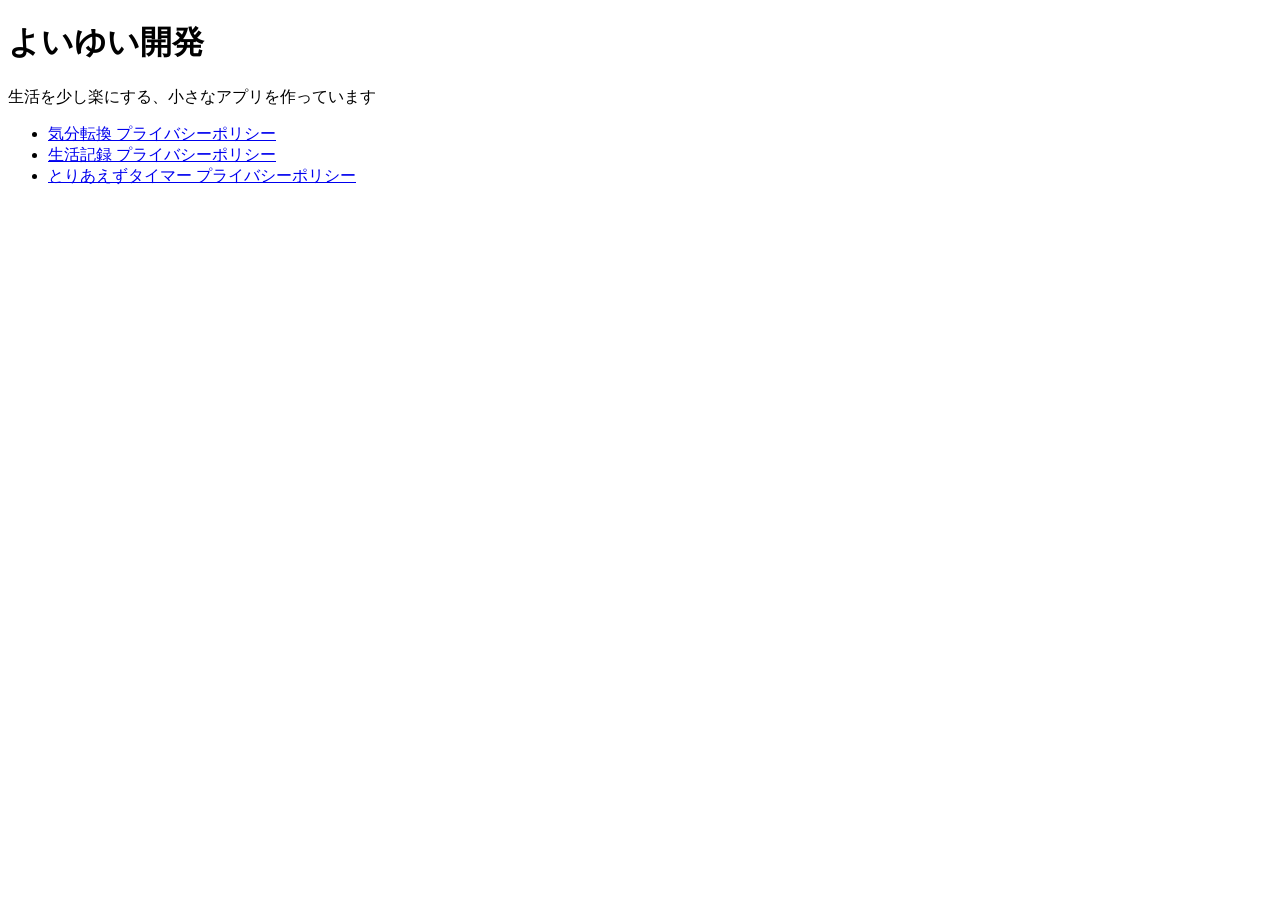
==== index.html @ 7cbe1252 "innit commit" ====
<!DOCTYPE html>
<html lang="ja">
<head>
  <meta charset="UTF-8">
  <title>よいゆい開発</title>
</head>
<body>
  <h1>よいゆい開発</h1>
    <p>生活を少し楽にする、小さなアプリを作っています</p>
  <ul>
    <li>
      <a href="./kibuntenkan/privacy.html">
        気分転換 プライバシーポリシー
      </a>
    </li>
    <li>
      <a href="./life-record/privacy.html">
        生活記録 プライバシーポリシー
      </a>
    </li>
    <li>
      <a href="./toriaezu/privacy.html">
        とりあえずタイマー プライバシーポリシー
      </a>
    </li>
  </ul>
</body>
</html>
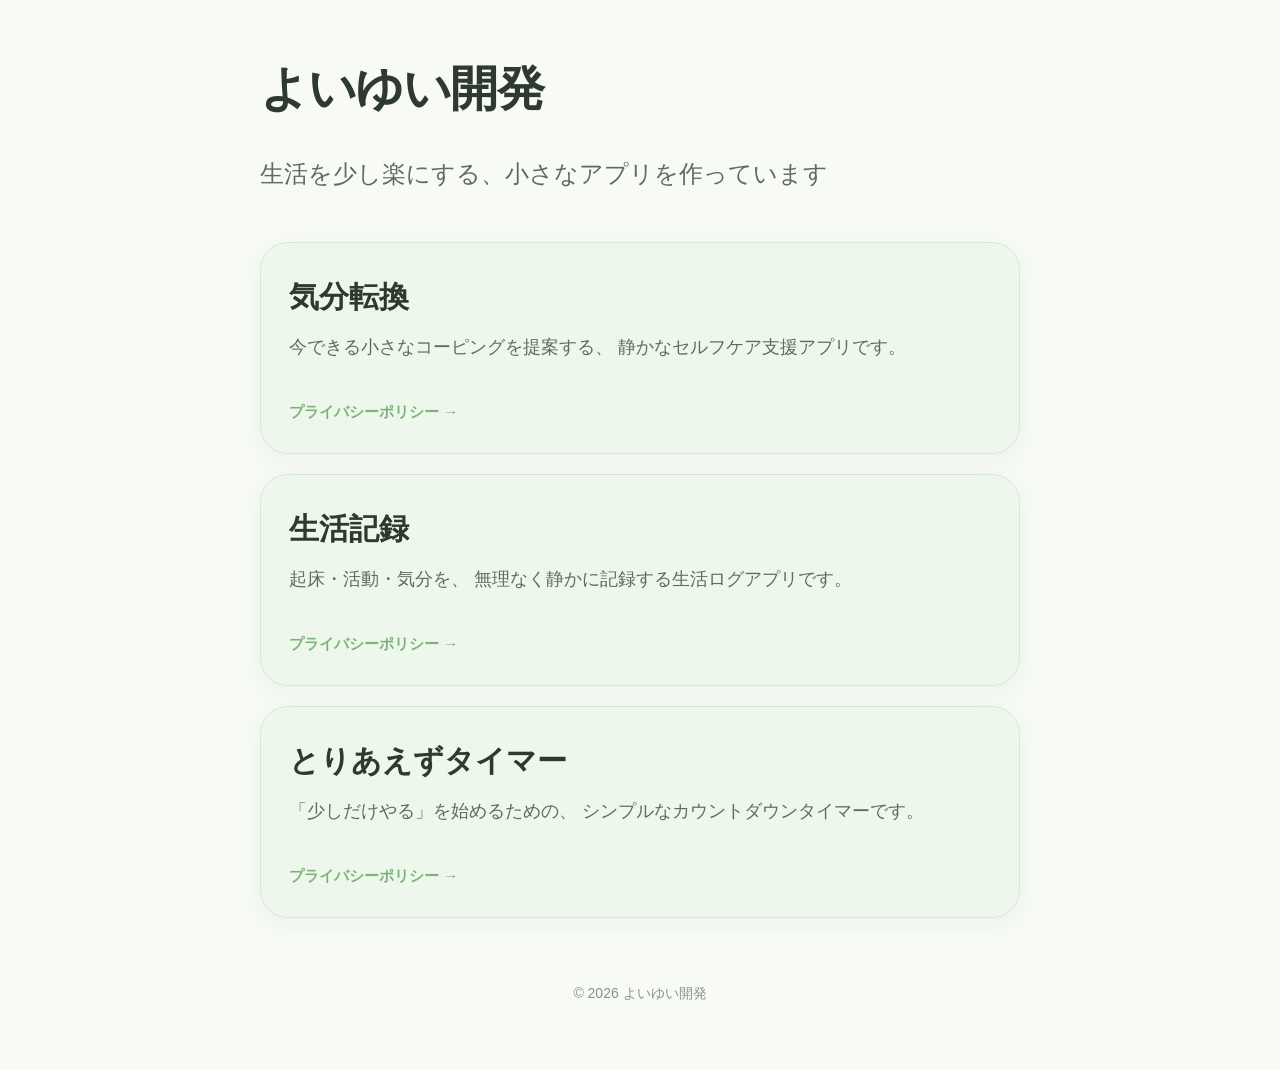
==== commit 2f4d74a1: "トップのスタイルを調整" ====
--- a/index.html
+++ b/index.html
@@ -1,28 +1,201 @@
 <!DOCTYPE html>
 <html lang="ja">
 <head>
-  <meta charset="UTF-8">
+  <meta charset="UTF-8" />
+  <meta name="viewport" content="width=device-width, initial-scale=1.0" />
   <title>よいゆい開発</title>
+
+  <style>
+    :root {
+      --bg: #f7faf5;
+      --card: #eef7ec;
+      --text: #2f3a2f;
+      --subtext: #5f6b5f;
+      --accent: #9fcf9b;
+      --accent-dark: #7fb37b;
+      --border: #d7e8d4;
+      --shadow: rgba(120, 150, 120, 0.08);
+    }
+
+    * {
+      box-sizing: border-box;
+    }
+
+    body {
+      margin: 0;
+      padding: 48px 20px 64px;
+      background: var(--bg);
+      color: var(--text);
+      font-family:
+        -apple-system,
+        BlinkMacSystemFont,
+        "Hiragino Sans",
+        "Yu Gothic",
+        sans-serif;
+      line-height: 1.7;
+    }
+
+    .container {
+      max-width: 760px;
+      margin: 0 auto;
+    }
+
+    h1 {
+      margin: 0;
+      font-size: 48px;
+      font-weight: 800;
+      letter-spacing: -0.03em;
+    }
+
+    .lead {
+      margin-top: 24px;
+      margin-bottom: 48px;
+      font-size: 24px;
+      color: var(--subtext);
+    }
+
+    .app-list {
+      display: flex;
+      flex-direction: column;
+      gap: 20px;
+    }
+
+    .app-card {
+      display: block;
+      text-decoration: none;
+      background: var(--card);
+      border: 1px solid var(--border);
+      border-radius: 28px;
+      padding: 28px;
+      transition:
+        transform 0.15s ease,
+        box-shadow 0.15s ease,
+        border-color 0.15s ease;
+      box-shadow: 0 6px 20px var(--shadow);
+    }
+
+    .app-card:hover {
+      transform: translateY(-2px);
+      border-color: var(--accent);
+      box-shadow: 0 10px 28px rgba(120, 150, 120, 0.12);
+    }
+
+    .app-title {
+      margin: 0;
+      font-size: 30px;
+      font-weight: 700;
+      color: var(--text);
+    }
+
+    .app-description {
+      margin-top: 10px;
+      font-size: 18px;
+      color: var(--subtext);
+    }
+
+    .policy-label {
+      margin-top: 18px;
+      display: inline-flex;
+      align-items: center;
+      gap: 8px;
+      font-size: 15px;
+      font-weight: 600;
+      color: var(--accent-dark);
+    }
+
+    footer {
+      margin-top: 64px;
+      font-size: 14px;
+      color: #8a948a;
+      text-align: center;
+    }
+
+    @media (max-width: 640px) {
+      body {
+        padding: 36px 16px 48px;
+      }
+
+      h1 {
+        font-size: 38px;
+      }
+
+      .lead {
+        font-size: 20px;
+        margin-bottom: 36px;
+      }
+
+      .app-card {
+        padding: 24px;
+        border-radius: 24px;
+      }
+
+      .app-title {
+        font-size: 26px;
+      }
+
+      .app-description {
+        font-size: 16px;
+      }
+    }
+  </style>
 </head>
+
 <body>
-  <h1>よいゆい開発</h1>
-    <p>生活を少し楽にする、小さなアプリを作っています</p>
-  <ul>
-    <li>
-      <a href="./kibuntenkan/privacy.html">
-        気分転換 プライバシーポリシー
+  <div class="container">
+
+    <h1>よいゆい開発</h1>
+
+    <p class="lead">
+      生活を少し楽にする、小さなアプリを作っています
+    </p>
+
+    <div class="app-list">
+
+      <a class="app-card" href="./kibuntenkan/privacy.html">
+        <h2 class="app-title">気分転換</h2>
+
+        <p class="app-description">
+          今できる小さなコーピングを提案する、
+          静かなセルフケア支援アプリです。
+        </p>
+
+        <div class="policy-label">
+          プライバシーポリシー →
+        </div>
       </a>
-    </li>
-    <li>
-      <a href="./life-record/privacy.html">
-        生活記録 プライバシーポリシー
+
+      <a class="app-card" href="./life-record/privacy.html">
+        <h2 class="app-title">生活記録</h2>
+
+        <p class="app-description">
+          起床・活動・気分を、
+          無理なく静かに記録する生活ログアプリです。
+        </p>
+
+        <div class="policy-label">
+          プライバシーポリシー →
+        </div>
       </a>
-    </li>
-    <li>
-      <a href="./toriaezu/privacy.html">
-        とりあえずタイマー プライバシーポリシー
+
+      <a class="app-card" href="./toriaezu/privacy.html">
+        <h2 class="app-title">とりあえずタイマー</h2>
+
+        <p class="app-description">
+          「少しだけやる」を始めるための、
+          シンプルなカウントダウンタイマーです。
+        </p>
+
+        <div class="policy-label">
+          プライバシーポリシー →
+        </div>
       </a>
-    </li>
-  </ul>
+
+    </div>
+
+    <footer>
+      © 2026 よいゆい開発
+    </footer>
+
+  </div>
 </body>
 </html>
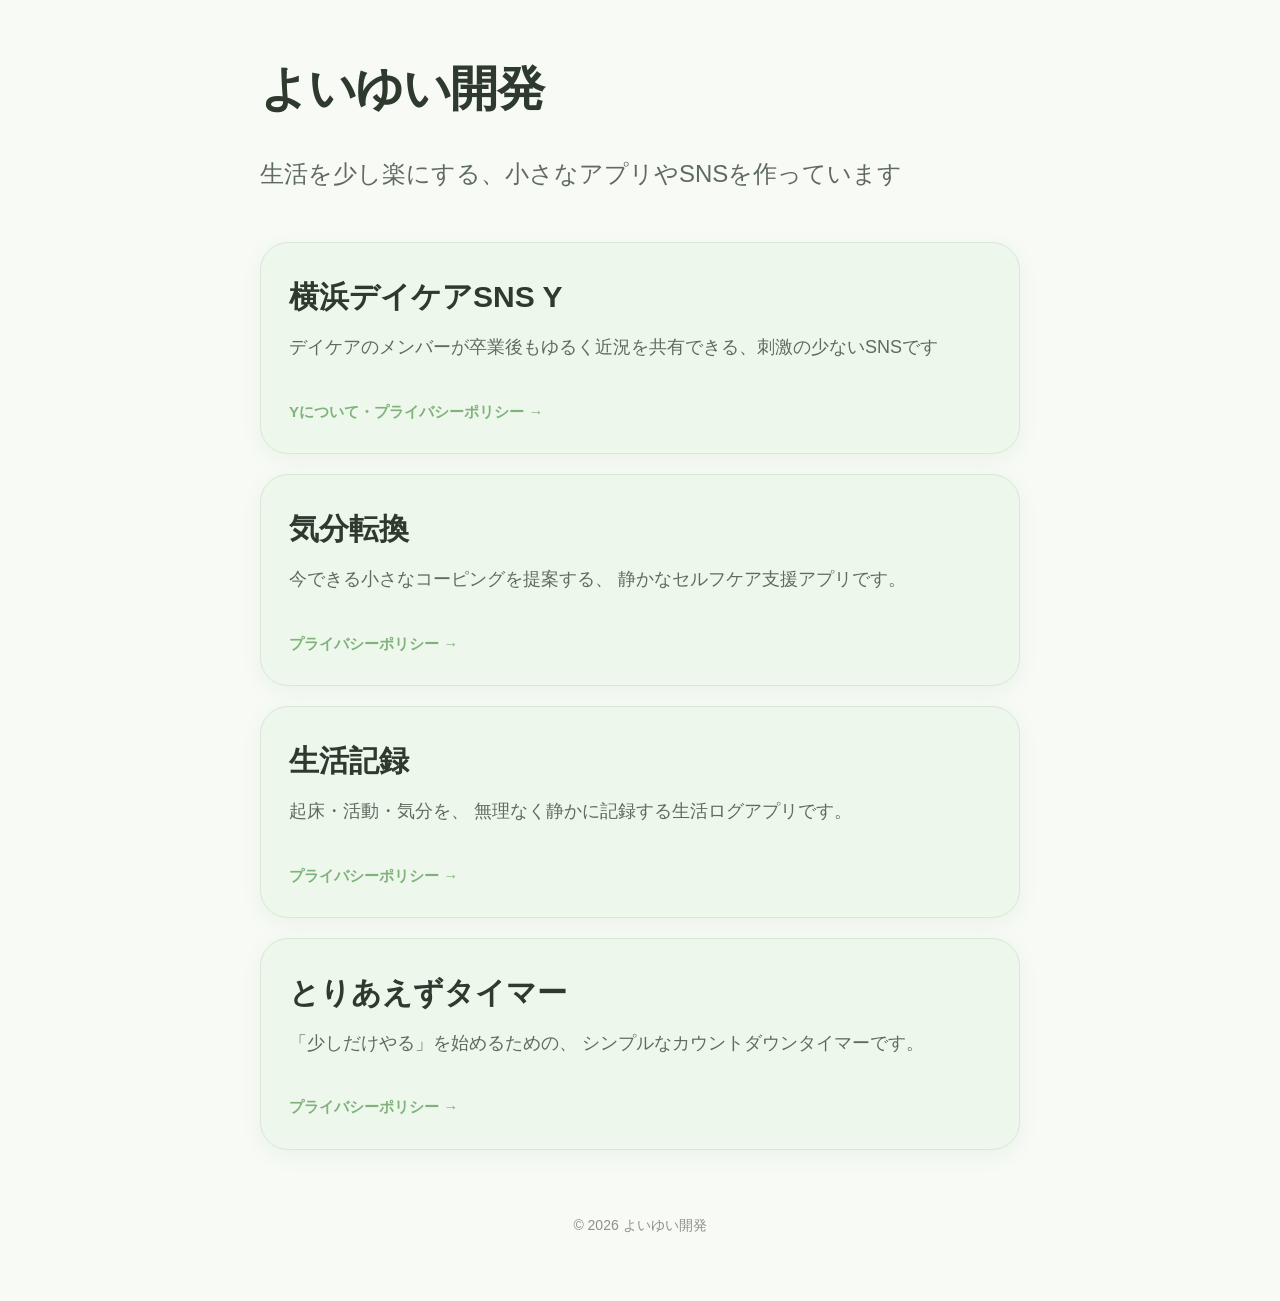
==== commit 0f0c408e: "yを追加" ====
--- a/index.html
+++ b/index.html
@@ -1,5 +1,6 @@
 <!DOCTYPE html>
 <html lang="ja">
+
 <head>
   <meta charset="UTF-8" />
   <meta name="viewport" content="width=device-width, initial-scale=1.0" />
@@ -146,10 +147,21 @@
     <h1>よいゆい開発</h1>
 
     <p class="lead">
-      生活を少し楽にする、小さなアプリを作っています
+      生活を少し楽にする、小さなアプリやSNSを作っています
     </p>
 
     <div class="app-list">
+
+      <a class="app-card" href="./y/about.html">
+        <h2 class="app-title">横浜デイケアSNS Y</h2>
+
+        <p class="app-description">
+          デイケアのメンバーが卒業後もゆるく近況を共有できる、刺激の少ないSNSです
+        </p>
+        <div class="policy-label">
+          Yについて・プライバシーポリシー →
+        </div>
+      </a>
 
       <a class="app-card" href="./kibuntenkan/privacy.html">
         <h2 class="app-title">気分転換</h2>
@@ -198,4 +210,5 @@
 
   </div>
 </body>
+
 </html>
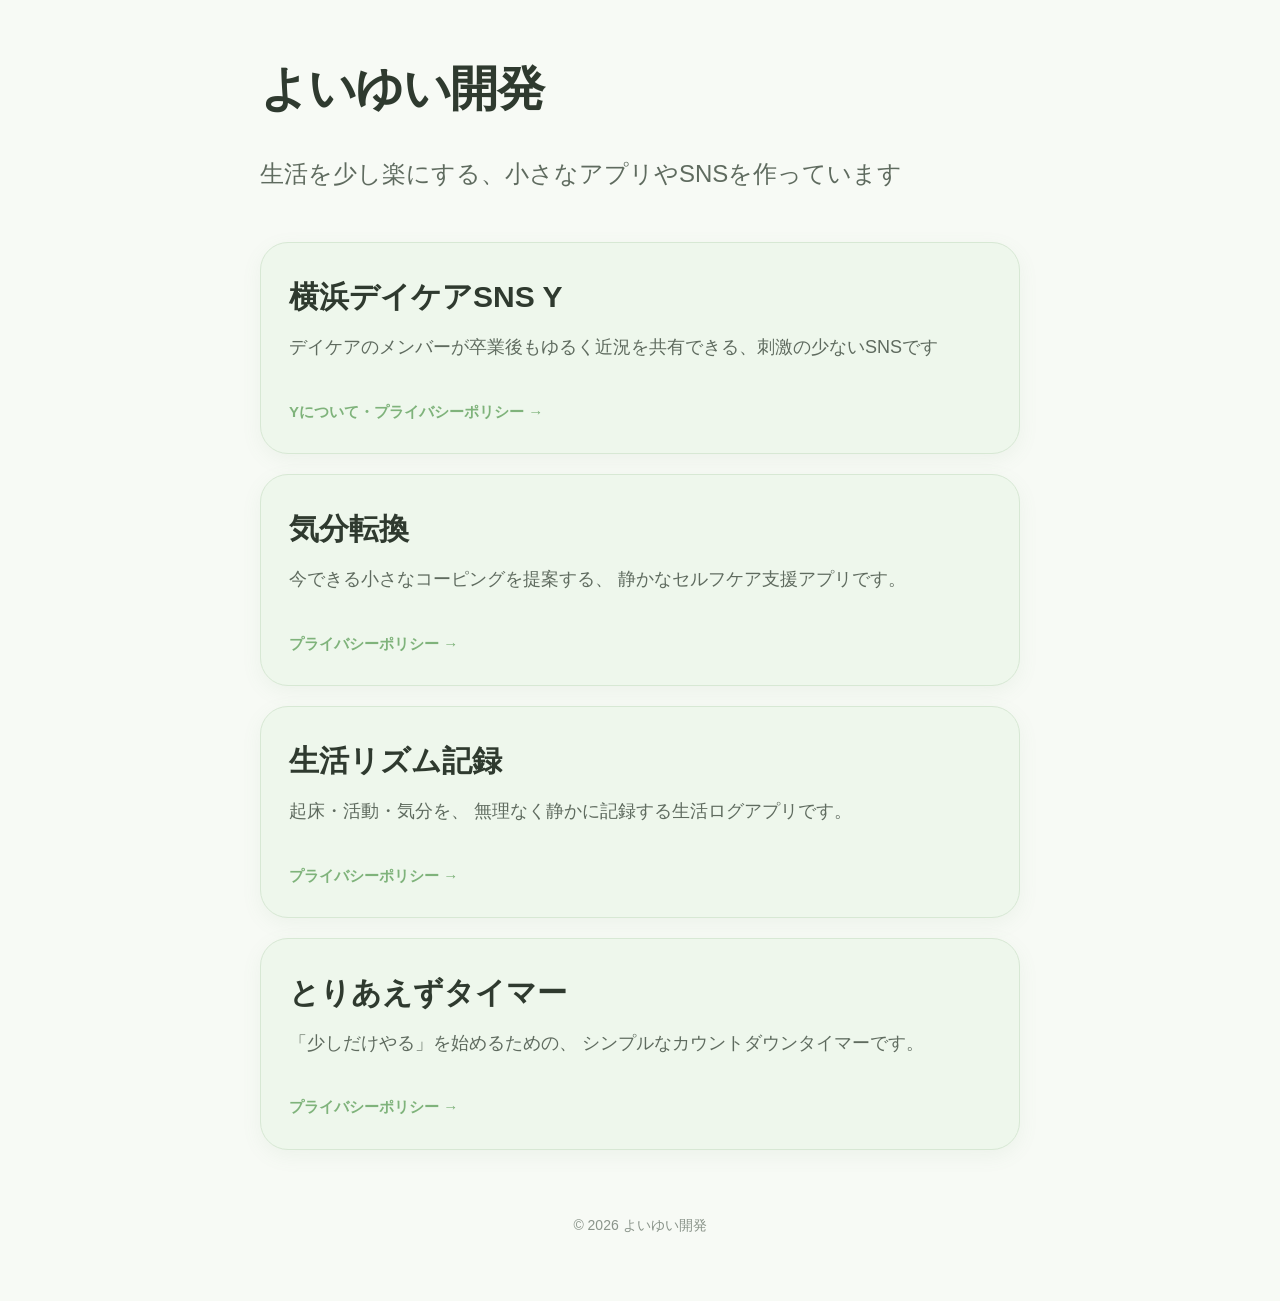
==== commit a2f40357: "生活記録の名称変更" ====
--- a/index.html
+++ b/index.html
@@ -177,7 +177,7 @@
       </a>
 
       <a class="app-card" href="./life-record/privacy.html">
-        <h2 class="app-title">生活記録</h2>
+        <h2 class="app-title">生活リズム記録</h2>
 
         <p class="app-description">
           起床・活動・気分を、
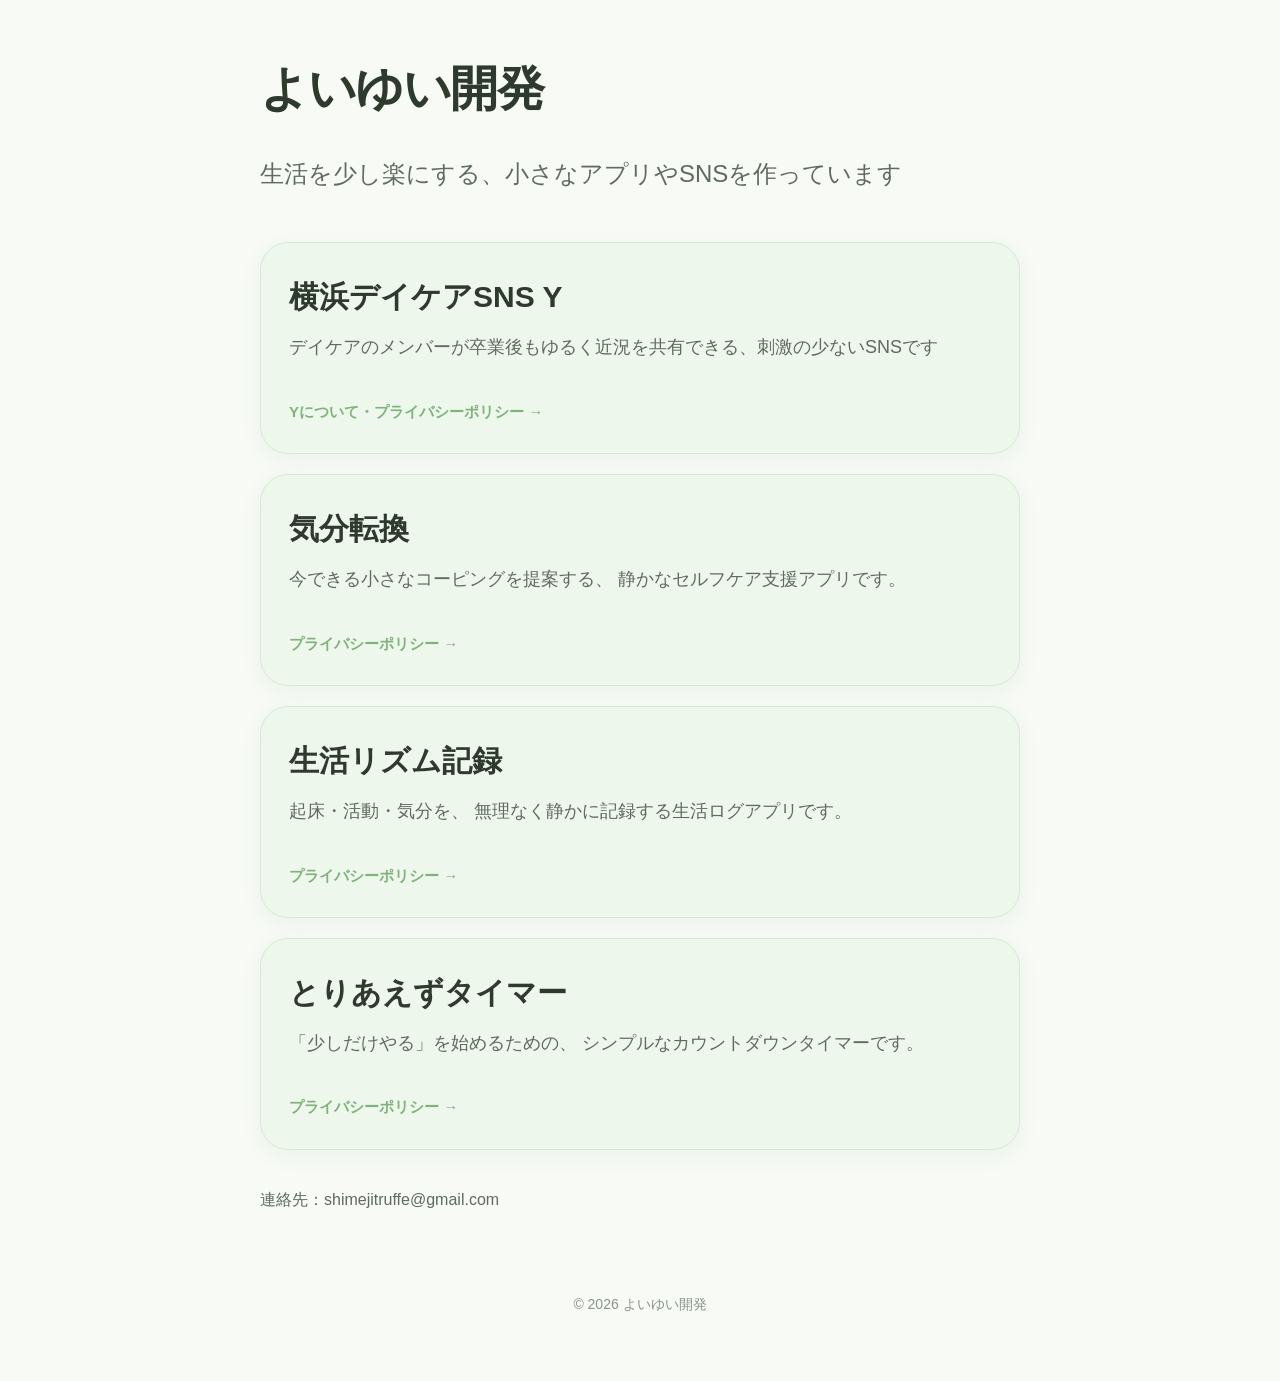
==== commit c0444781: "連絡先情報を追加" ====
--- a/index.html
+++ b/index.html
@@ -55,6 +55,10 @@
       color: var(--subtext);
     }
 
+    .support {
+      color: var(--subtext);
+    }
+
     .app-list {
       display: flex;
       flex-direction: column;
@@ -123,7 +127,7 @@
       .lead {
         font-size: 20px;
         margin-bottom: 36px;
-      }
+      } 
 
       .app-card {
         padding: 24px;
@@ -201,7 +205,7 @@
           プライバシーポリシー →
         </div>
       </a>
-
+      <p class="support">連絡先：shimejitruffe@gmail.com</p>
     </div>
 
     <footer>
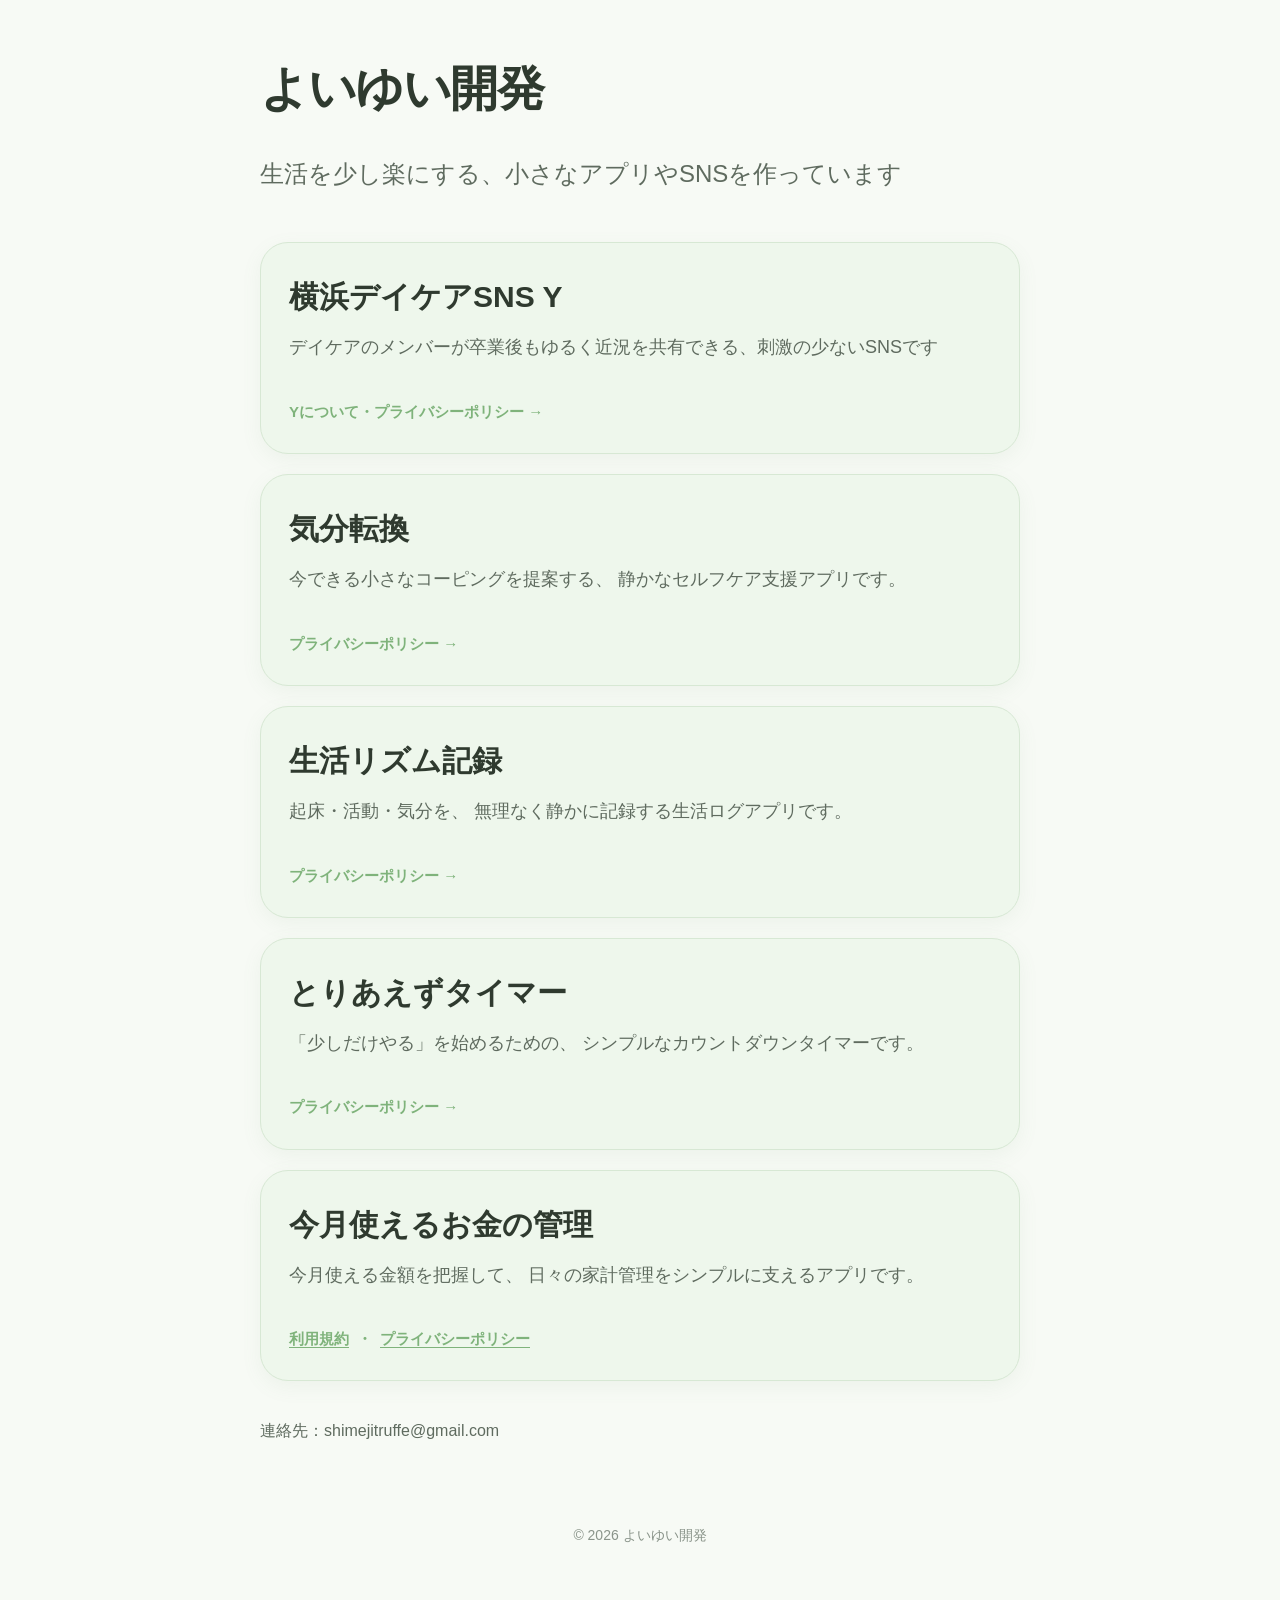
==== commit c3ab7491: "お金の管理のページを追加" ====
--- a/index.html
+++ b/index.html
@@ -108,6 +108,11 @@
       color: var(--accent-dark);
     }
 
+    .policy-label a {
+      color: inherit;
+      text-underline-offset: 3px;
+    }
+
     footer {
       margin-top: 64px;
       font-size: 14px;
@@ -205,6 +210,21 @@
           プライバシーポリシー →
         </div>
       </a>
+
+      <div class="app-card">
+        <h2 class="app-title">今月使えるお金の管理</h2>
+
+        <p class="app-description">
+          今月使える金額を把握して、
+          日々の家計管理をシンプルに支えるアプリです。
+        </p>
+
+        <div class="policy-label">
+          <a href="./money-management/terms.html">利用規約</a>
+          <span aria-hidden="true">・</span>
+          <a href="./money-management/privacy.html">プライバシーポリシー</a>
+        </div>
+      </div>
       <p class="support">連絡先：shimejitruffe@gmail.com</p>
     </div>
 
@@ -215,4 +235,4 @@
   </div>
 </body>
 
-</html>+</html>
